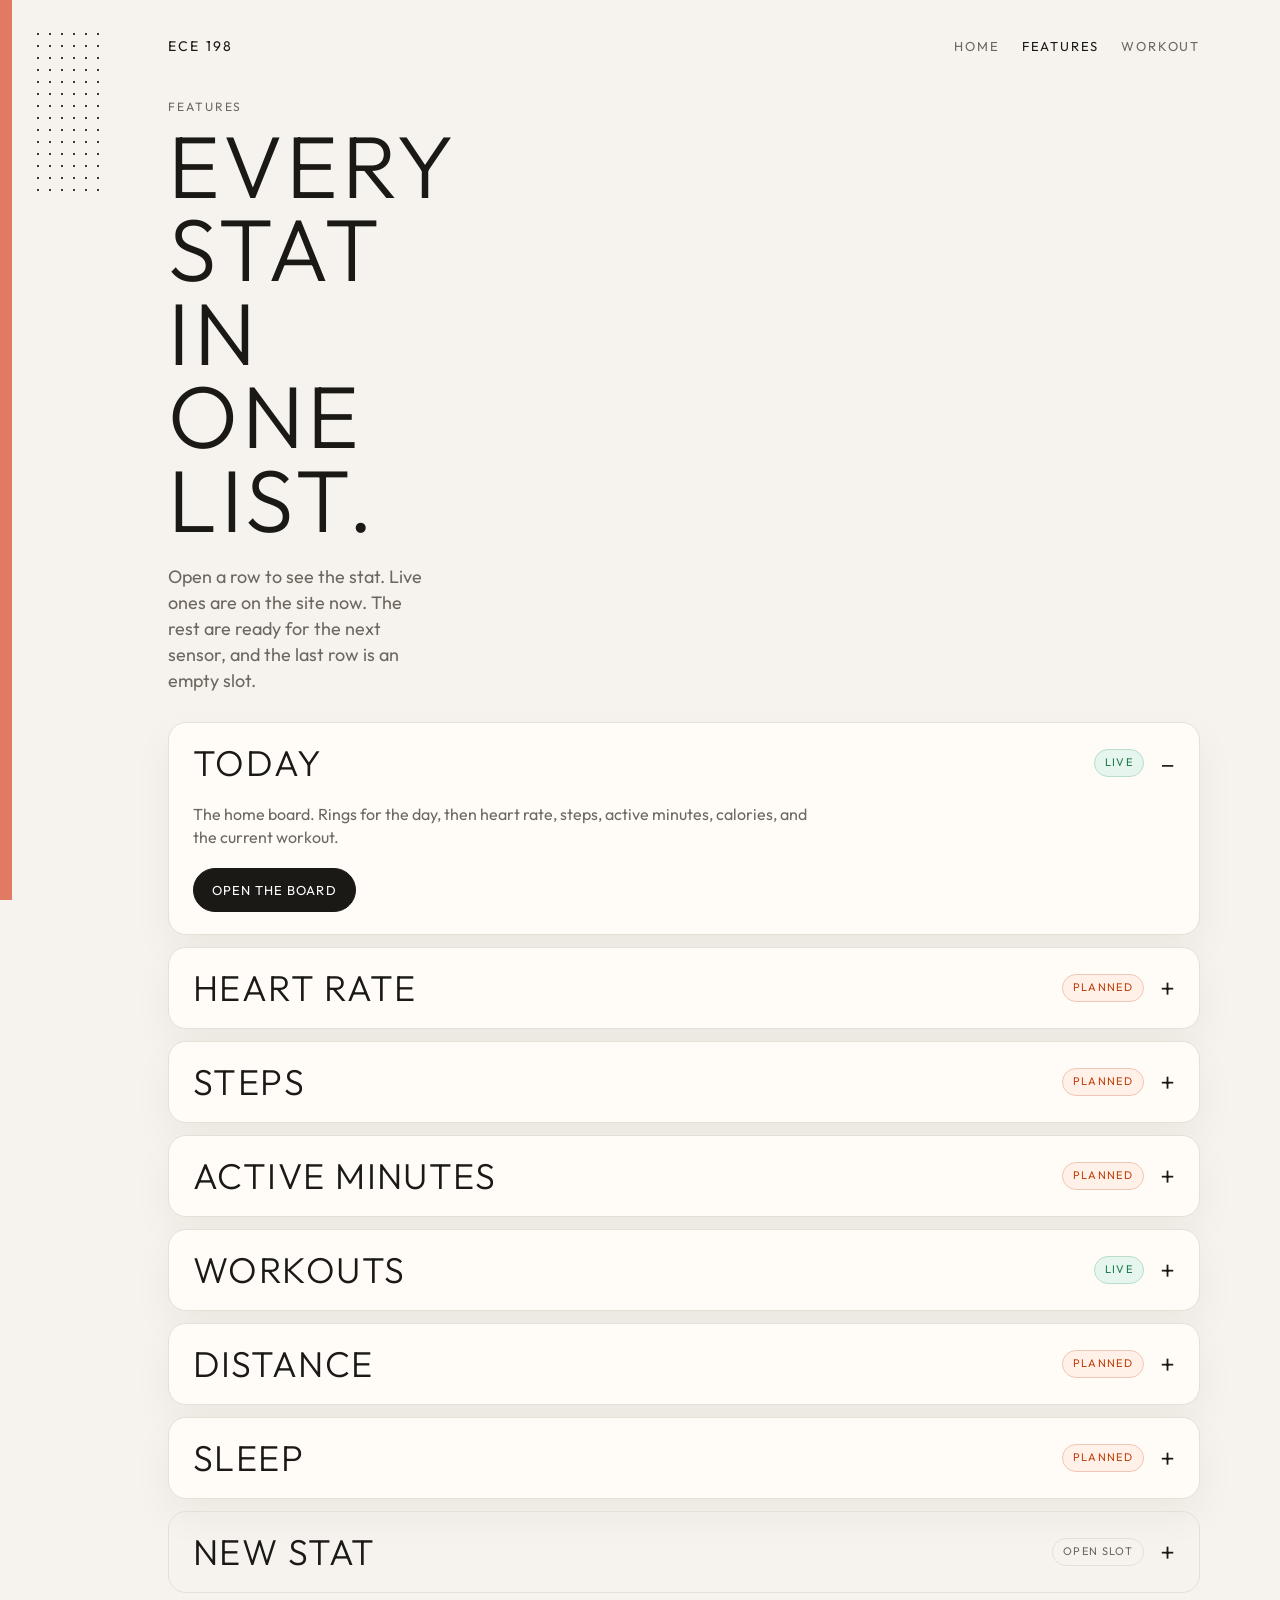
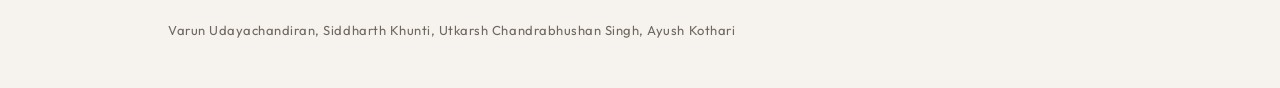
==== web/features.html @ 83f17325 "Add the fitness site and stream curl position over BLE." ====
<!DOCTYPE html>
<html lang="en">
<head>
  <meta charset="UTF-8">
  <meta name="viewport" content="width=device-width, initial-scale=1">
  <title>Features · ECE 198</title>
  <link rel="preconnect" href="https://fonts.googleapis.com">
  <link rel="preconnect" href="https://fonts.gstatic.com" crossorigin>
  <link href="https://fonts.googleapis.com/css2?family=Outfit:wght@300;400;500;600&display=swap" rel="stylesheet">
  <link rel="stylesheet" href="styles.css">
</head>
<body>
  <div class="rail" aria-hidden="true"></div>
  <div class="dots" aria-hidden="true"></div>

  <main class="page">
    <header class="nav">
      <a class="brand" href="index.html">ECE 198</a>
      <nav class="nav-links">
        <a href="index.html">Home</a>
        <a class="active" href="features.html">Features</a>
        <a href="track.html">Workout</a>
      </nav>
    </header>

    <header class="page-intro">
      <p class="kicker">Features</p>
      <h1>Every stat<br>in one list.</h1>
      <p class="lede">Open a row to see the stat. Live ones are on the site now. The rest are ready for the next sensor, and the last row is an empty slot.</p>
    </header>

    <div class="accordion">
      <details class="feature" open>
        <summary>
          <span class="sum-title">Today</span>
          <span class="pill live">Live</span>
        </summary>
        <div class="fold"><div>
          <p>The home board. Rings for the day, then heart rate, steps, active minutes, calories, and the current workout.</p>
          <a class="solid" href="index.html">Open the board</a>
        </div></div>
      </details>

      <details class="feature">
        <summary>
          <span class="sum-title">Heart rate</span>
          <span class="pill soon">Planned</span>
        </summary>
        <div class="fold"><div>
          <p>Beats per minute on the watch face and on the day board. The number on the home page is a preview until a pulse sensor is on the board.</p>
        </div></div>
      </details>

      <details class="feature">
        <summary>
          <span class="sum-title">Steps</span>
          <span class="pill soon">Planned</span>
        </summary>
        <div class="fold"><div>
          <p>Steps since midnight, from a wrist or ankle accelerometer. The card is on the board and waiting for that count.</p>
        </div></div>
      </details>

      <details class="feature">
        <summary>
          <span class="sum-title">Active minutes</span>
          <span class="pill soon">Planned</span>
        </summary>
        <div class="fold"><div>
          <p>Minutes of movement, plus the calorie estimate that sits next to them. Both cards are on Today.</p>
        </div></div>
      </details>

      <details class="feature">
        <summary>
          <span class="sum-title">Workouts</span>
          <span class="pill live">Live</span>
        </summary>
        <div class="fold"><div>
          <p>A workout is its own session. Curl form is the first one: the arm sensor counts reps and scores the tempo. The next workout gets its own row and its own page.</p>
          <a class="solid" href="track.html">Start curl form</a>
        </div></div>
      </details>

      <details class="feature">
        <summary>
          <span class="sum-title">Distance</span>
          <span class="pill soon">Planned</span>
        </summary>
        <div class="fold"><div>
          <p>How far the body or the weight travels, from an ultrasonic sensor. The card is already on Today. It stays blank until that code is flashed.</p>
        </div></div>
      </details>

      <details class="feature">
        <summary>
          <span class="sum-title">Sleep</span>
          <span class="pill soon">Planned</span>
        </summary>
        <div class="fold"><div>
          <p>Hours down and how still the wrist was. Not on the board yet. Add the card when the sensor exists.</p>
        </div></div>
      </details>

      <details class="feature add">
        <summary>
          <span class="sum-title">New stat</span>
          <span class="pill">Open slot</span>
        </summary>
        <div class="fold"><div>
          <p>Empty on purpose. Copy this block in <code>features.html</code>, name the stat, and mark it Live or Planned. If it has a page, add a link. Then add a card for it on the home board.</p>
        </div></div>
      </details>
    </div>

    <footer>
      <p>Varun Udayachandiran, Siddharth Khunti, Utkarsh Chandrabhushan Singh, Ayush Kothari</p>
    </footer>
  </main>
</body>
</html>
---- web/styles.css ----
:root {
  --bg: #f6f3ee;
  --paper: #fffcf8;
  --ink: #1b1916;
  --muted: #6e675f;
  --line: #e6dfd6;
  --coral: #e07a62;
  --good: #1c7a4a;
  --good-bg: #e6f5ed;
  --fast: #c2410c;
  --fast-bg: #fff1e8;
  --slow: #1d4e89;
  --slow-bg: #e7f0fa;
  --shadow: 0 16px 40px rgba(48, 32, 18, 0.05);
}

* { box-sizing: border-box; }

html, body { margin: 0; }

body {
  min-height: 100vh;
  background: var(--bg);
  color: var(--ink);
  font-family: "Outfit", "Segoe UI", sans-serif;
  font-weight: 400;
  line-height: 1.45;
}

.rail {
  position: fixed;
  inset: 0 auto 0 0;
  width: 12px;
  background: var(--coral);
}

.dots {
  position: fixed;
  left: 32px;
  top: 28px;
  width: 72px;
  height: 168px;
  background-image: radial-gradient(circle, var(--ink) 1.15px, transparent 1.25px);
  background-size: 12px 12px;
  opacity: 0.85;
}

.page {
  width: min(1120px, calc(100% - 48px));
  margin: 0 auto;
  padding: 36px 0 48px 88px;
}

.top {
  display: flex;
  justify-content: space-between;
  align-items: flex-end;
  gap: 32px;
  margin-bottom: 28px;
}

.kicker {
  margin: 0 0 8px;
  font-size: 12px;
  letter-spacing: 0.16em;
  text-transform: uppercase;
  color: var(--muted);
}

h1 {
  margin: 0;
  font-size: clamp(40px, 5vw, 64px);
  font-weight: 300;
  letter-spacing: 0.04em;
  line-height: 0.95;
  text-transform: uppercase;
}

h2, h3 { margin: 0; font-weight: 500; }

h2 { font-size: 18px; letter-spacing: 0.08em; text-transform: uppercase; }

h3 { font-size: 22px; font-weight: 400; }

.actions {
  display: flex;
  flex-direction: column;
  align-items: flex-end;
  gap: 10px;
}

.status {
  display: flex;
  align-items: center;
  gap: 8px;
  margin-right: 8px;
  color: var(--muted);
  font-size: 14px;
}

.dot {
  width: 9px;
  height: 9px;
  border-radius: 50%;
  background: #b7b0a6;
}

.status.live .dot { background: var(--good); box-shadow: 0 0 0 4px rgba(28, 122, 74, 0.15); }
.status.preview .dot { background: var(--coral); }

button, a.solid, a.ghost {
  font: inherit;
  font-size: 13px;
  letter-spacing: 0.08em;
  text-transform: uppercase;
  border-radius: 999px;
  padding: 12px 18px;
  cursor: pointer;
}

button:disabled { opacity: 0.45; cursor: not-allowed; }

.solid {
  background: var(--ink);
  color: white;
  border: 1px solid var(--ink);
}

.ghost {
  background: transparent;
  color: var(--ink);
  border: 1px solid var(--ink);
}

.solid:hover, .ghost:hover { transform: translateY(-1px); }

.banner {
  margin: 0 0 18px;
  padding: 12px 16px;
  background: #fff4ee;
  border: 1px solid #f0d2c6;
  border-radius: 12px;
}

.stage, .bottom {
  display: grid;
  grid-template-columns: 1.15fr 0.85fr;
  gap: 16px;
}

.panel {
  background: var(--paper);
  border: 1px solid var(--line);
  border-radius: 22px;
  box-shadow: var(--shadow);
  padding: 22px;
}

.panel-head {
  display: flex;
  justify-content: space-between;
  align-items: baseline;
  gap: 12px;
  margin-bottom: 8px;
}

.panel-head p { margin: 0; color: var(--muted); }

.figure-wrap {
  display: grid;
  grid-template-columns: 1fr 72px;
  align-items: center;
  min-height: 420px;
}

.athlete {
  width: 100%;
  height: 420px;
  color: var(--ink);
}

.joint { fill: var(--coral); stroke: none; }

#forearm { color: var(--coral); }

.meter { height: 320px; display: flex; gap: 8px; }

.meter-track {
  position: relative;
  width: 14px;
  border-radius: 999px;
  background: #efe8e0;
  overflow: hidden;
}

.meter-fill {
  position: absolute;
  left: 0;
  right: 0;
  bottom: 0;
  height: 0%;
  background: var(--coral);
  border-radius: inherit;
}

.tick {
  position: absolute;
  left: -4px;
  right: -4px;
  height: 2px;
  background: var(--ink);
}

.tick.soft { opacity: 0.35; }

.meter-labels {
  display: flex;
  flex-direction: column;
  justify-content: space-between;
  font-size: 11px;
  letter-spacing: 0.08em;
  text-transform: uppercase;
  color: var(--muted);
}

.readout {
  display: grid;
  grid-template-columns: repeat(3, 1fr);
  gap: 12px;
  margin: 8px 0 0;
  padding-top: 14px;
  border-top: 1px solid var(--line);
}

.readout div { min-width: 0; }

dt {
  font-size: 11px;
  letter-spacing: 0.12em;
  text-transform: uppercase;
  color: var(--muted);
}

dd {
  margin: 4px 0 0;
  font-size: 20px;
}

.verdict {
  display: flex;
  flex-direction: column;
  background: var(--paper);
}

.verdict[data-result="GOOD"] { background: var(--good-bg); }
.verdict[data-result="TOO FAST"] { background: var(--fast-bg); }
.verdict[data-result="TOO SLOW"] { background: var(--slow-bg); }

.verdict h2 {
  font-size: clamp(42px, 5vw, 68px);
  font-weight: 300;
  letter-spacing: 0.06em;
  line-height: 0.95;
  text-transform: uppercase;
}

.verdict[data-result="GOOD"] h2 { color: var(--good); }
.verdict[data-result="TOO FAST"] h2 { color: var(--fast); }
.verdict[data-result="TOO SLOW"] h2 { color: var(--slow); }

.detail { margin: 14px 0 0; max-width: 36ch; color: var(--ink); }

.rep-block { margin-top: auto; padding-top: 28px; }

.rep-count {
  margin: 0;
  font-size: 92px;
  font-weight: 400;
  letter-spacing: -0.04em;
  line-height: 0.85;
  font-variant-numeric: tabular-nums;
}

.rep-caption, .tempo { margin: 6px 0 0; color: var(--muted); }

.checks {
  display: grid;
  grid-template-columns: repeat(3, 1fr);
  gap: 16px;
  margin: 16px 0;
}

.check {
  background: var(--paper);
  border: 1px solid var(--line);
  border-radius: 18px;
  padding: 18px 18px 16px;
}

.check.waiting { background: transparent; }

.check.ok { border-color: #b7dfc8; }
.check.ok h3 { color: var(--good); }

.check.bad { border-color: #f0c7b4; }
.check.bad h3 { color: var(--fast); }
.check.slow { border-color: #c5d7ee; }
.check.slow h3 { color: var(--slow); }

.check p:last-child { margin: 8px 0 0; color: var(--muted); }

.stats {
  display: grid;
  grid-template-columns: repeat(4, 1fr);
  gap: 8px;
  margin-top: 18px;
}

.stat {
  margin: 0;
  font-size: 40px;
  font-weight: 400;
  line-height: 1;
  font-variant-numeric: tabular-nums;
}

.stat.good { color: var(--good); }
.stat.fast { color: var(--fast); }
.stat.slow { color: var(--slow); }

.stats p:last-child {
  margin: 6px 0 0;
  color: var(--muted);
  font-size: 13px;
  letter-spacing: 0.08em;
  text-transform: uppercase;
}

.history {
  list-style: none;
  margin: 14px 0 0;
  padding: 0;
  max-height: 280px;
  overflow: auto;
}

.history li {
  display: grid;
  grid-template-columns: 52px 1fr auto;
  gap: 10px;
  align-items: center;
  padding: 10px 0;
  border-top: 1px solid var(--line);
}

.history li.empty {
  display: block;
  color: var(--muted);
  border: 0;
}

.tag {
  font-size: 12px;
  letter-spacing: 0.08em;
  text-transform: uppercase;
}

.tag.GOOD { color: var(--good); }
.tag.FAST { color: var(--fast); }
.tag.SLOW { color: var(--slow); }

footer {
  margin-top: 28px;
  color: var(--muted);
  font-size: 13px;
  letter-spacing: 0.04em;
}

footer p { margin: 0; }

@media (max-width: 900px) {
  .dots { display: none; }
  .page { padding: 28px 0 40px 20px; width: min(1120px, calc(100% - 28px)); }
  .top, .stage, .bottom, .checks, .readout, .stats { display: block; }
  .actions { justify-content: flex-start; margin-top: 18px; }
  .check, .panel { margin-bottom: 12px; }
  .figure-wrap { min-height: 0; }
  .athlete { height: 320px; }
}

a { color: inherit; }

.nav {
  display: flex;
  justify-content: space-between;
  align-items: center;
  gap: 24px;
  margin-bottom: 42px;
}

.brand {
  text-decoration: none;
  letter-spacing: 0.16em;
  text-transform: uppercase;
  font-size: 14px;
}

.nav-links {
  display: flex;
  gap: 22px;
}

.nav-links a {
  text-decoration: none;
  color: var(--muted);
  letter-spacing: 0.14em;
  text-transform: uppercase;
  font-size: 13px;
}

.nav-links a.active,
.nav-links a:hover { color: var(--ink); }

.hero {
  display: grid;
  grid-template-columns: 1.05fr 0.95fr;
  gap: 28px;
  align-items: end;
}

.hero h1 {
  font-size: clamp(64px, 8vw, 104px);
  line-height: 0.88;
}

.line { display: block; overflow: hidden; }

.line span {
  display: block;
  animation: rise 0.9s cubic-bezier(.16, .84, .32, 1) both;
}

.line:nth-child(2) span { animation-delay: 0.1s; }
.line:nth-child(3) span { animation-delay: 0.2s; }

.lede {
  max-width: 38ch;
  margin: 22px 0 0;
  font-size: 18px;
  color: var(--muted);
}

.rise { animation: rise 0.9s cubic-bezier(.16, .84, .32, 1) 0.28s both; }

.hero-actions {
  display: flex;
  flex-wrap: wrap;
  gap: 10px;
  margin-top: 26px;
}

a.solid, a.ghost {
  display: inline-block;
  text-decoration: none;
  text-align: center;
}

.hero-stats {
  display: grid;
  grid-template-columns: repeat(3, max-content);
  gap: 28px;
  margin: 36px 0 0;
}

.hero-stats dd {
  font-size: 32px;
  font-variant-numeric: tabular-nums;
}

.hero-stage { position: relative; }

.hero .athlete { height: 460px; }

#heroForearm { color: var(--coral); }

.hero-card {
  position: absolute;
  top: 8px;
  right: 0;
  width: 180px;
  background: var(--paper);
  border: 1px solid var(--line);
  border-radius: 18px;
  box-shadow: var(--shadow);
  padding: 16px 16px 14px;
}

.hero-card p { margin: 0; color: var(--muted); }

.hero-rep {
  margin: 4px 0 0;
  color: var(--ink);
  font-size: 56px;
  font-weight: 400;
  line-height: 0.9;
  font-variant-numeric: tabular-nums;
}

.pulse {
  display: block;
  width: 100%;
  height: 56px;
  margin-top: 8px;
}

.pulse polyline {
  fill: none;
  stroke: var(--coral);
  stroke-width: 2.5;
  stroke-linecap: round;
  stroke-linejoin: round;
  stroke-dasharray: 820;
  stroke-dashoffset: 820;
  animation: trace 3.4s ease-in-out infinite;
}

.marquee {
  overflow: hidden;
  margin: 36px 0 8px;
  border-top: 1px solid var(--line);
  border-bottom: 1px solid var(--line);
}

.marquee-track {
  display: flex;
  gap: 36px;
  width: max-content;
  animation: ticker 22s linear infinite;
}

.marquee span {
  padding: 14px 0;
  letter-spacing: 0.18em;
  text-transform: uppercase;
  font-size: 13px;
  color: var(--muted);
}

.points {
  display: grid;
  grid-template-columns: repeat(3, 1fr);
  gap: 18px;
  margin-top: 28px;
}

.points article {
  background: var(--paper);
  border: 1px solid var(--line);
  border-radius: 22px;
  padding: 22px;
  box-shadow: var(--shadow);
  animation: rise 0.9s cubic-bezier(.16, .84, .32, 1) both;
}

.points article:nth-child(2) { animation-delay: 0.08s; }
.points article:nth-child(3) { animation-delay: 0.16s; }

.points h2 { margin-bottom: 10px; }

.points p:last-child { margin: 0; color: var(--muted); }

.num {
  margin: 0 0 18px;
  color: var(--coral);
  letter-spacing: 0.14em;
  font-size: 13px;
}

.page-intro { max-width: 16em; margin-bottom: 28px; }

.page-intro h1 { font-size: clamp(56px, 7vw, 88px); }

.accordion { display: flex; flex-direction: column; gap: 12px; }

.feature {
  background: var(--paper);
  border: 1px solid var(--line);
  border-radius: 18px;
  box-shadow: var(--shadow);
}

.feature.add { background: transparent; box-shadow: none; }

.feature summary {
  list-style: none;
  cursor: pointer;
  display: grid;
  grid-template-columns: 1fr auto auto;
  align-items: center;
  gap: 16px;
  padding: 22px 24px;
}

.feature summary::-webkit-details-marker { display: none; }

.sum-title {
  font-size: clamp(26px, 3vw, 36px);
  font-weight: 300;
  letter-spacing: 0.04em;
  text-transform: uppercase;
  line-height: 1;
}

.feature summary::after {
  content: "+";
  font-size: 28px;
  font-weight: 300;
  line-height: 1;
}

.feature[open] summary::after { content: "–"; }

.pill {
  flex: none;
  border: 1px solid var(--line);
  border-radius: 999px;
  padding: 5px 10px;
  letter-spacing: 0.12em;
  text-transform: uppercase;
  font-size: 11px;
  color: var(--muted);
}

.pill.live { color: var(--good); border-color: #b7dfc8; background: var(--good-bg); }
.pill.soon { color: var(--fast); border-color: #f0c7b4; background: var(--fast-bg); }

.fold {
  display: grid;
  grid-template-rows: 0fr;
  transition: grid-template-rows 0.35s ease;
}

.feature[open] .fold { grid-template-rows: 1fr; }

.fold > div { overflow: hidden; }

.fold p {
  margin: 0 24px 18px;
  max-width: 58ch;
  color: var(--muted);
}

.fold a { margin: 0 24px 22px; }

code {
  font-family: "Segoe UI", sans-serif;
  font-size: 0.95em;
}

@keyframes rise {
  from { opacity: 0; transform: translateY(22px); }
  to { opacity: 1; transform: none; }
}

@keyframes trace {
  0% { stroke-dashoffset: 820; }
  60% { stroke-dashoffset: 0; }
  100% { stroke-dashoffset: 0; }
}

@keyframes ticker {
  to { transform: translateX(-50%); }
}

@media (max-width: 900px) {
  .nav { align-items: flex-start; flex-direction: column; gap: 14px; }
  .hero, .points, .hero-stats { display: block; }
  .hero-stats div { margin-top: 16px; }
  .hero .athlete { height: 340px; }
  .hero-card { position: static; width: auto; margin-top: 12px; }
  .points article { margin-bottom: 12px; }
}

@media (prefers-reduced-motion: reduce) {
  *, *::before, *::after {
    animation: none !important;
    transition: none !important;
  }
}

.board {
  display: grid;
  grid-template-columns: 1.05fr 0.95fr;
  gap: 36px;
  align-items: center;
}

.board h1 {
  font-size: clamp(64px, 8vw, 104px);
  line-height: 0.88;
}

.watch-wrap { justify-self: end; width: min(420px, 100%); }

.watch {
  position: relative;
  width: 100%;
  aspect-ratio: 1;
  border-radius: 50%;
  background:
    radial-gradient(circle at 50% 42%, #fffdfb 0%, #f7f1ea 70%);
  border: 1px solid var(--line);
  box-shadow: var(--shadow), 0 0 0 12px #f0e7df;
}

.watch svg { width: 100%; height: 100%; display: block; }

.ring-track {
  fill: none;
  stroke: #efe6dd;
  stroke-width: 9;
}

.ring {
  fill: none;
  stroke-width: 9;
  stroke-linecap: round;
  transform-origin: 110px 110px;
  transform: rotate(-90deg);
}

.ring-a { stroke: var(--coral); stroke-dasharray: 603; stroke-dashoffset: 603; animation: ringa 1.6s 0.15s cubic-bezier(.16,.84,.32,1) forwards; }
.ring-b { stroke: var(--good); stroke-dasharray: 490; stroke-dashoffset: 490; animation: ringb 1.6s 0.28s cubic-bezier(.16,.84,.32,1) forwards; }
.ring-c { stroke: var(--slow); stroke-dasharray: 377; stroke-dashoffset: 377; animation: ringc 1.6s 0.4s cubic-bezier(.16,.84,.32,1) forwards; }

@keyframes ringa { to { stroke-dashoffset: 160; } }
@keyframes ringb { to { stroke-dashoffset: 150; } }
@keyframes ringc { to { stroke-dashoffset: 90; } }

.watch-face {
  position: absolute;
  inset: 0;
  display: flex;
  flex-direction: column;
  align-items: center;
  justify-content: center;
  text-align: center;
}

.watch-face p { margin: 0; color: var(--muted); }

.watch-bpm {
  color: var(--ink);
  font-size: 76px;
  font-weight: 400;
  line-height: 0.85;
  font-variant-numeric: tabular-nums;
}

.day { margin-top: 8px; }

.stat-grid {
  display: grid;
  grid-template-columns: repeat(3, 1fr);
  gap: 14px;
}

.stat-card {
  display: block;
  background: var(--paper);
  border: 1px solid var(--line);
  border-radius: 22px;
  box-shadow: var(--shadow);
  padding: 18px 20px 16px;
  text-decoration: none;
  color: inherit;
}

.stat-card strong {
  display: block;
  margin: 8px 0 4px;
  font-size: 44px;
  font-weight: 400;
  letter-spacing: -0.03em;
  line-height: 1;
  font-variant-numeric: tabular-nums;
}

.stat-card p:last-child { margin: 0; color: var(--muted); }

.stat-card.waiting { background: transparent; box-shadow: none; }

.live-card { border-color: #b7dfc8; }
.live-card strong { color: var(--good); }

@media (max-width: 900px) {
  .board, .stat-grid { display: block; }
  .watch-wrap { margin: 28px auto 0; }
  .stat-card { margin-bottom: 12px; }
}
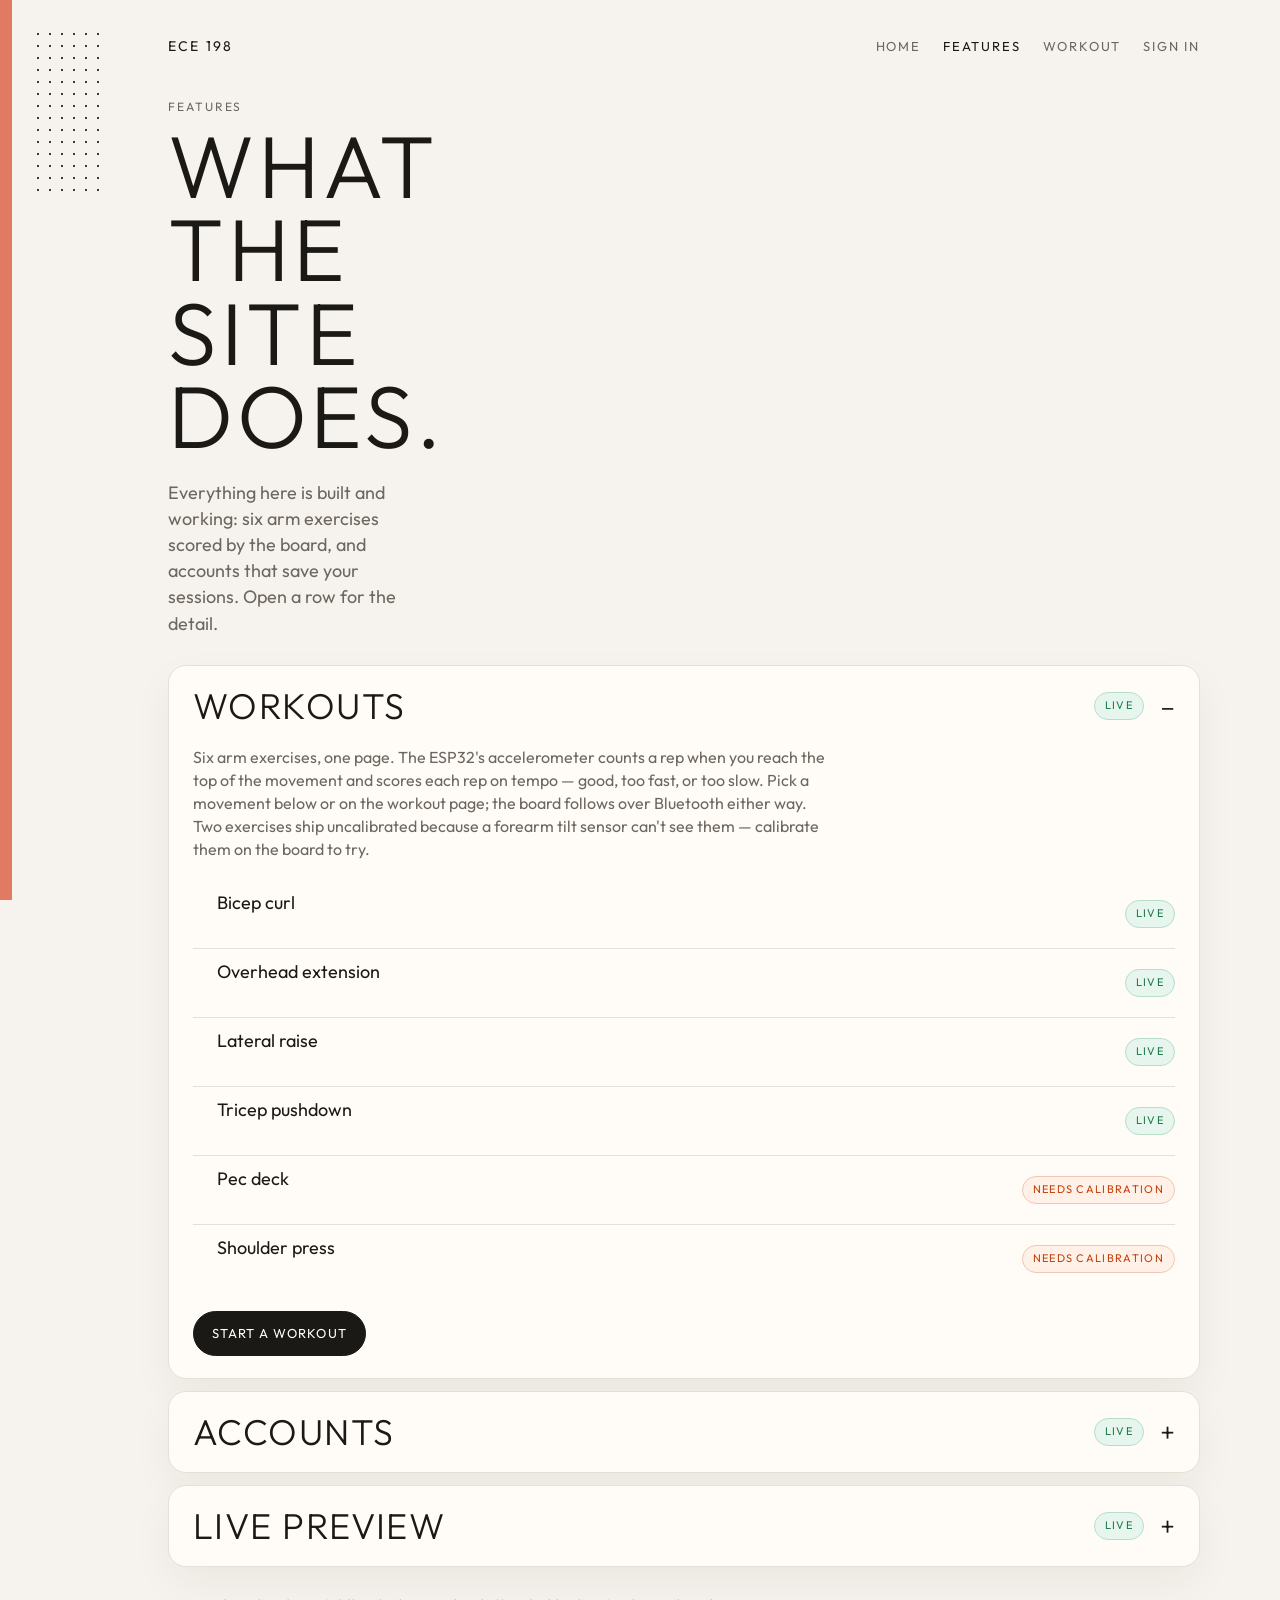
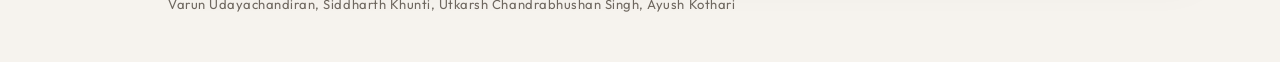
==== commit 27444322: "Remove planned/fake features; home and features pages now reflect only what the site does" ====
--- a/web/features.html
+++ b/web/features.html
@@ -20,95 +20,73 @@
         <a href="index.html">Home</a>
         <a class="active" href="features.html">Features</a>
         <a href="track.html">Workout</a>
+        <a href="account.html" id="accountLink">Sign in</a>
       </nav>
     </header>
 
     <header class="page-intro">
       <p class="kicker">Features</p>
-      <h1>Every stat<br>in one list.</h1>
-      <p class="lede">Open a row to see the stat. Live ones are on the site now. The rest are ready for the next sensor, and the last row is an empty slot.</p>
+      <h1>What the<br>site does.</h1>
+      <p class="lede">Everything here is built and working: six arm exercises scored by the board, and accounts that save your sessions. Open a row for the detail.</p>
     </header>
 
     <div class="accordion">
       <details class="feature" open>
         <summary>
-          <span class="sum-title">Today</span>
+          <span class="sum-title">Workouts</span>
           <span class="pill live">Live</span>
         </summary>
         <div class="fold"><div>
-          <p>The home board. Rings for the day, then heart rate, steps, active minutes, calories, and the current workout.</p>
-          <a class="solid" href="index.html">Open the board</a>
+          <p>Six arm exercises, one page. The ESP32's accelerometer counts a rep when you reach the top of the movement and scores each rep on tempo — good, too fast, or too slow. Pick a movement below or on the workout page; the board follows over Bluetooth either way. Two exercises ship uncalibrated because a forearm tilt sensor can't see them — calibrate them on the board to try.</p>
+          <ul class="exlist">
+            <li>
+              <a href="track.html#ex=0">Bicep curl</a>
+              <span class="pill live">Live</span>
+            </li>
+            <li>
+              <a href="track.html#ex=2">Overhead extension</a>
+              <span class="pill live">Live</span>
+            </li>
+            <li>
+              <a href="track.html#ex=3">Lateral raise</a>
+              <span class="pill live">Live</span>
+            </li>
+            <li>
+              <a href="track.html#ex=5">Tricep pushdown</a>
+              <span class="pill live">Live</span>
+            </li>
+            <li>
+              <a href="track.html#ex=1">Pec deck</a>
+              <span class="pill soon">Needs calibration</span>
+            </li>
+            <li>
+              <a href="track.html#ex=4">Shoulder press</a>
+              <span class="pill soon">Needs calibration</span>
+            </li>
+          </ul>
+          <a class="solid" href="track.html">Start a workout</a>
         </div></div>
       </details>
 
       <details class="feature">
         <summary>
-          <span class="sum-title">Heart rate</span>
-          <span class="pill soon">Planned</span>
+          <span class="sum-title">Accounts</span>
+          <span class="pill live">Live</span>
         </summary>
         <div class="fold"><div>
-          <p>Beats per minute on the watch face and on the day board. The number on the home page is a preview until a pulse sensor is on the board.</p>
+          <p>Create an account and sign in. Every session saves to your name: the exercise, rep count, the good / too fast / too slow breakdown, and rep-by-rep history. It saves when you press Save session, switch exercises, or leave the page. On the deployed site your data is stored server-side and follows you across devices.</p>
+          <a class="solid" href="account.html">Open account</a>
         </div></div>
       </details>
 
       <details class="feature">
         <summary>
-          <span class="sum-title">Steps</span>
-          <span class="pill soon">Planned</span>
-        </summary>
-        <div class="fold"><div>
-          <p>Steps since midnight, from a wrist or ankle accelerometer. The card is on the board and waiting for that count.</p>
-        </div></div>
-      </details>
-
-      <details class="feature">
-        <summary>
-          <span class="sum-title">Active minutes</span>
-          <span class="pill soon">Planned</span>
-        </summary>
-        <div class="fold"><div>
-          <p>Minutes of movement, plus the calorie estimate that sits next to them. Both cards are on Today.</p>
-        </div></div>
-      </details>
-
-      <details class="feature">
-        <summary>
-          <span class="sum-title">Workouts</span>
+          <span class="sum-title">Live preview</span>
           <span class="pill live">Live</span>
         </summary>
         <div class="fold"><div>
-          <p>A workout is its own session. Curl form is the first one: the arm sensor counts reps and scores the tempo. The next workout gets its own row and its own page.</p>
-          <a class="solid" href="track.html">Start curl form</a>
-        </div></div>
-      </details>
-
-      <details class="feature">
-        <summary>
-          <span class="sum-title">Distance</span>
-          <span class="pill soon">Planned</span>
-        </summary>
-        <div class="fold"><div>
-          <p>How far the body or the weight travels, from an ultrasonic sensor. The card is already on Today. It stays blank until that code is flashed.</p>
-        </div></div>
-      </details>
-
-      <details class="feature">
-        <summary>
-          <span class="sum-title">Sleep</span>
-          <span class="pill soon">Planned</span>
-        </summary>
-        <div class="fold"><div>
-          <p>Hours down and how still the wrist was. Not on the board yet. Add the card when the sensor exists.</p>
-        </div></div>
-      </details>
-
-      <details class="feature add">
-        <summary>
-          <span class="sum-title">New stat</span>
-          <span class="pill">Open slot</span>
-        </summary>
-        <div class="fold"><div>
-          <p>Empty on purpose. Copy this block in <code>features.html</code>, name the stat, and mark it Live or Planned. If it has a page, add a link. Then add a card for it on the home board.</p>
+          <p>No board handy? The workout page has a Preview button that plays sample reps for the selected exercise — including the calibration flow for the two uncalibrated movements — so you can see the scoring and the arm animation without hardware.</p>
+          <a class="solid" href="track.html">Try the preview</a>
         </div></div>
       </details>
     </div>
@@ -117,5 +95,7 @@
       <p>Varun Udayachandiran, Siddharth Khunti, Utkarsh Chandrabhushan Singh, Ayush Kothari</p>
     </footer>
   </main>
+
+  <script src="auth.js"></script>
 </body>
 </html>
--- a/web/styles.css
+++ b/web/styles.css
@@ -749,7 +749,7 @@
 
 .watch-face p { margin: 0; color: var(--muted); }
 
-.watch-bpm {
+.watch-big {
   color: var(--ink);
   font-size: 76px;
   font-weight: 400;
@@ -798,3 +798,170 @@
   .watch-wrap { margin: 28px auto 0; }
   .stat-card { margin-bottom: 12px; }
 }
+
+/* ---------- exercise picker ---------- */
+
+.exbar { margin-bottom: 18px; }
+
+.chips {
+  display: flex;
+  flex-wrap: wrap;
+  gap: 8px;
+}
+
+.chip {
+  font: inherit;
+  font-size: 13px;
+  letter-spacing: 0.08em;
+  text-transform: uppercase;
+  padding: 10px 16px;
+  border-radius: 999px;
+  border: 1px solid var(--ink);
+  background: transparent;
+  color: var(--ink);
+  cursor: pointer;
+  display: inline-flex;
+  align-items: center;
+  gap: 8px;
+}
+
+.chip:hover { transform: translateY(-1px); }
+
+.chip.active {
+  background: var(--ink);
+  color: #fff;
+}
+
+.chip:disabled {
+  opacity: 0.4;
+  cursor: not-allowed;
+  transform: none;
+}
+
+.cal-dot {
+  width: 7px;
+  height: 7px;
+  border-radius: 50%;
+  background: var(--coral);
+  display: inline-block;
+}
+
+.exnote {
+  margin: 10px 2px 0;
+  color: var(--muted);
+  max-width: 72ch;
+}
+
+/* ---------- account forms ---------- */
+
+.auth-grid {
+  display: grid;
+  grid-template-columns: 1fr 1fr;
+  gap: 16px;
+}
+
+.auth-panel {
+  display: flex;
+  flex-direction: column;
+  gap: 14px;
+}
+
+.auth-panel h2 { margin-bottom: 2px; }
+
+.field {
+  display: flex;
+  flex-direction: column;
+  gap: 6px;
+}
+
+.field span {
+  font-size: 11px;
+  letter-spacing: 0.12em;
+  text-transform: uppercase;
+  color: var(--muted);
+}
+
+.field input {
+  font: inherit;
+  font-size: 16px;
+  padding: 12px 14px;
+  border: 1px solid var(--line);
+  border-radius: 12px;
+  background: #fff;
+  color: var(--ink);
+}
+
+.field input:focus {
+  outline: 2px solid var(--coral);
+  outline-offset: 1px;
+  border-color: transparent;
+}
+
+.form-note {
+  margin: 0;
+  min-height: 1.2em;
+  color: var(--muted);
+  font-size: 14px;
+}
+
+.form-note.error { color: var(--fast); }
+.form-note.ok { color: var(--good); }
+
+.auth-panel button { align-self: flex-start; }
+
+/* ---------- saved sessions ---------- */
+
+.stats.three { grid-template-columns: repeat(3, 1fr); }
+
+.sessions-panel { margin-top: 16px; }
+
+.sessions li { grid-template-columns: 1fr auto; }
+
+.sess-main strong {
+  font-size: 17px;
+  font-weight: 500;
+}
+
+.sess-meta {
+  display: block;
+  margin-top: 2px;
+  color: var(--muted);
+  font-size: 14px;
+}
+
+button.small {
+  padding: 8px 14px;
+  font-size: 11px;
+}
+
+/* ---------- exercise list (features page) ---------- */
+
+.exlist {
+  list-style: none;
+  margin: 0 24px 18px;
+  padding: 0;
+}
+
+.exlist li {
+  display: flex;
+  align-items: center;
+  gap: 12px;
+  padding: 10px 0;
+  border-top: 1px solid var(--line);
+}
+
+.exlist li:first-child { border-top: 0; }
+
+.exlist a {
+  text-decoration: none;
+  font-size: 18px;
+}
+
+.exlist a:hover { text-decoration: underline; }
+
+.exlist .pill { margin-left: auto; }
+
+@media (max-width: 900px) {
+  .auth-grid { display: block; }
+  .auth-panel { margin-bottom: 12px; }
+}
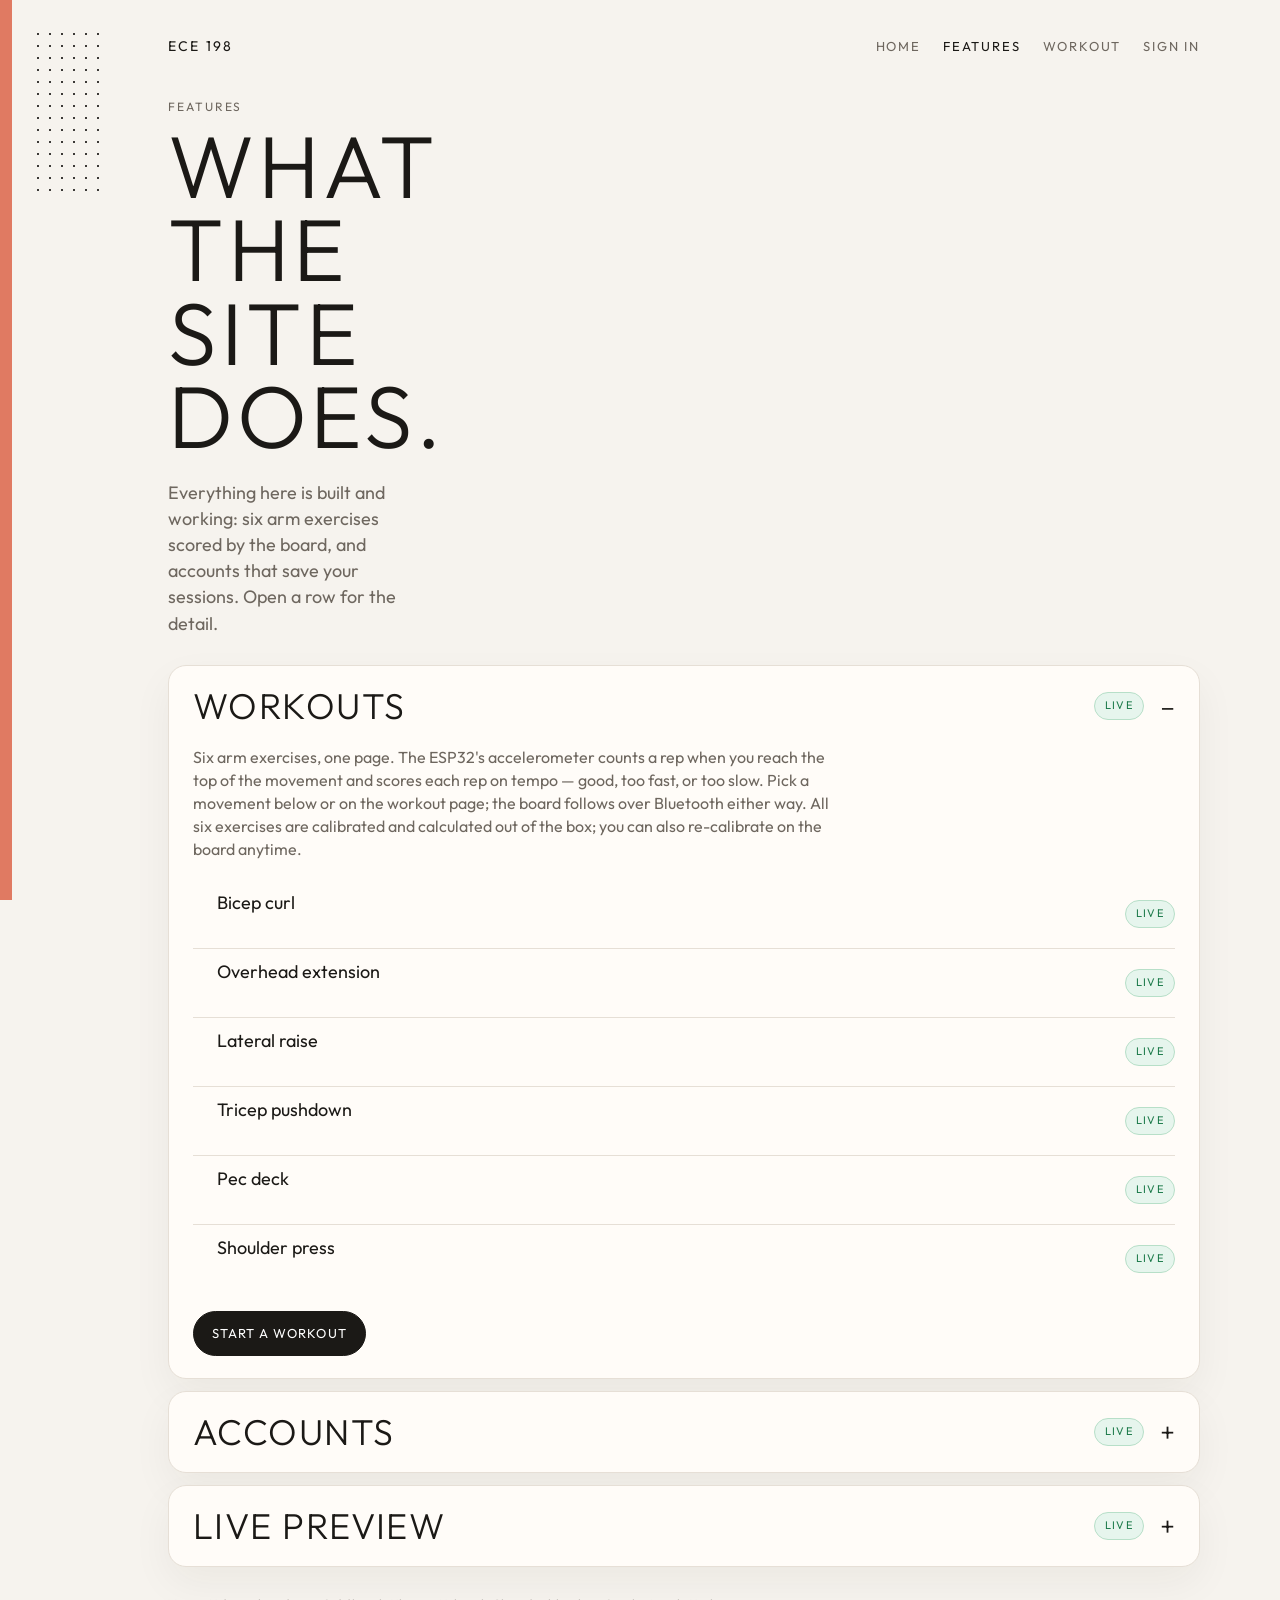
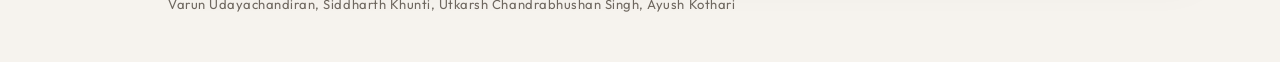
==== commit c1e500a6: "Calibrate Pec deck and Shoulder press with acceleration calculations and enhance BLE compatibility" ====
--- a/web/features.html
+++ b/web/features.html
@@ -37,7 +37,7 @@
           <span class="pill live">Live</span>
         </summary>
         <div class="fold"><div>
-          <p>Six arm exercises, one page. The ESP32's accelerometer counts a rep when you reach the top of the movement and scores each rep on tempo — good, too fast, or too slow. Pick a movement below or on the workout page; the board follows over Bluetooth either way. Two exercises ship uncalibrated because a forearm tilt sensor can't see them — calibrate them on the board to try.</p>
+          <p>Six arm exercises, one page. The ESP32's accelerometer counts a rep when you reach the top of the movement and scores each rep on tempo — good, too fast, or too slow. Pick a movement below or on the workout page; the board follows over Bluetooth either way. All six exercises are calibrated and calculated out of the box; you can also re-calibrate on the board anytime.</p>
           <ul class="exlist">
             <li>
               <a href="track.html#ex=0">Bicep curl</a>
@@ -57,11 +57,11 @@
             </li>
             <li>
               <a href="track.html#ex=1">Pec deck</a>
-              <span class="pill soon">Needs calibration</span>
+              <span class="pill live">Live</span>
             </li>
             <li>
               <a href="track.html#ex=4">Shoulder press</a>
-              <span class="pill soon">Needs calibration</span>
+              <span class="pill live">Live</span>
             </li>
           </ul>
           <a class="solid" href="track.html">Start a workout</a>
@@ -85,7 +85,7 @@
           <span class="pill live">Live</span>
         </summary>
         <div class="fold"><div>
-          <p>No board handy? The workout page has a Preview button that plays sample reps for the selected exercise — including the calibration flow for the two uncalibrated movements — so you can see the scoring and the arm animation without hardware.</p>
+          <p>No board handy? The workout page has a Preview button that plays sample reps for the selected exercise so you can see the scoring, real-time acceleration, and the arm animation without hardware.</p>
           <a class="solid" href="track.html">Try the preview</a>
         </div></div>
       </details>
